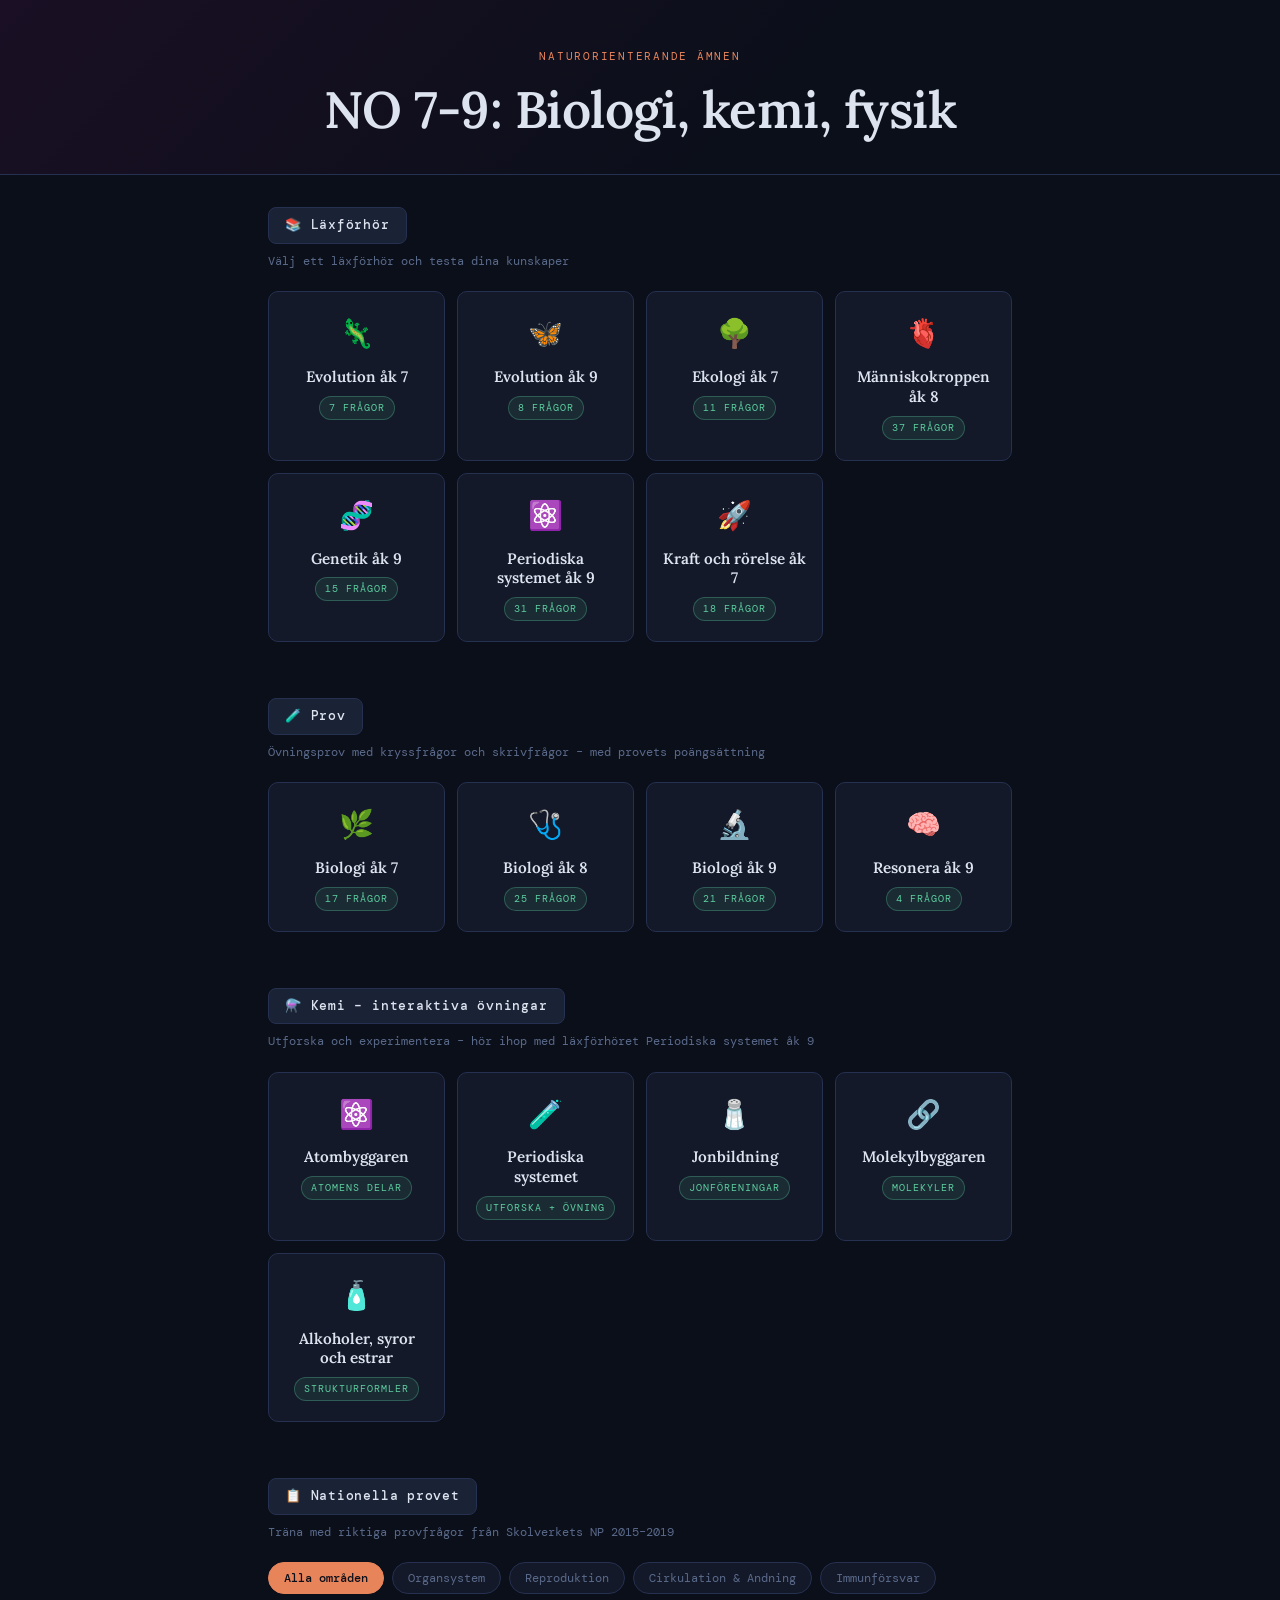
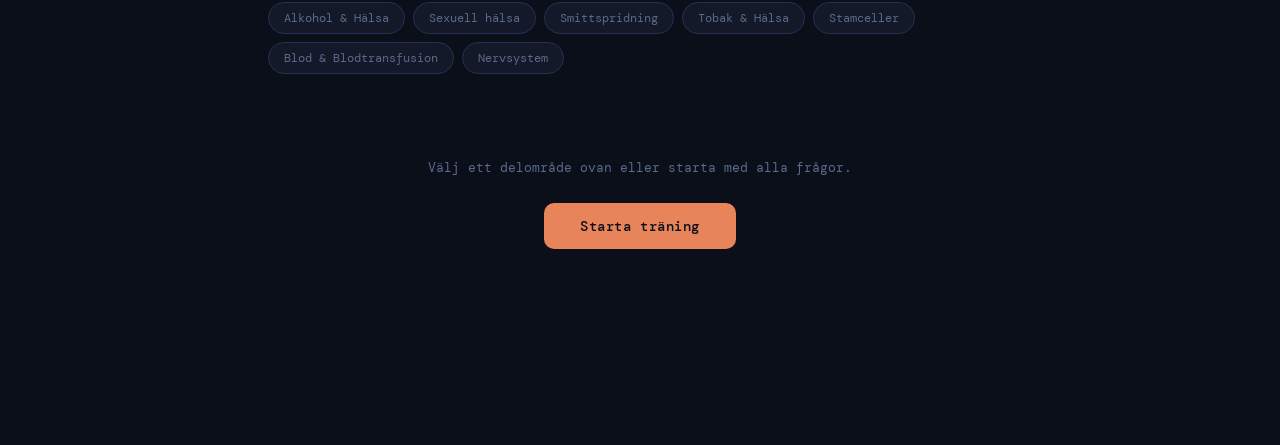
==== index.html @ e22c45cf "Lägg till prov Resonera åk 9 (4 resonemangsfrågor) Co-Authored-By: Claude Sonnet 5.5 <noreply@anthro" ====
<!DOCTYPE html>
<html lang="sv">
<head>
<meta charset="UTF-8">
<meta name="viewport" content="width=device-width, initial-scale=1.0">
<title>NO 7-9: Biologi, kemi, fysik</title>
<link rel="preconnect" href="https://fonts.googleapis.com">
<link href="https://fonts.googleapis.com/css2?family=DM+Mono:wght@400;500&family=Lora:ital,wght@0,600;1,400&display=swap" rel="stylesheet">
<link rel="stylesheet" href="src/style.css">
</head>
<body>

<header class="site-header">
  <div class="header-inner">
    <div class="header-label">Naturorienterande ämnen</div>
    <h1 class="site-title">NO 7-9: Biologi, kemi, fysik</h1>
  </div>
</header>

<main>

  <!-- Delad quiz-panel för läxförhör (aktiveras när frågor finns) -->
  <div id="lax-panel" style="display:none;margin-bottom:32px">
    <div class="scorebar" style="margin-top:20px">
      <div class="score-info">
        <span>Fråga <strong id="lax-q-num">0</strong></span>
        <span>Rätt: <strong id="lax-score">0</strong><span class="muted"> / </span><strong id="lax-max">0</strong></span>
      </div>
      <div class="pips" id="lax-pips"></div>
      <button class="btn-ghost" onclick="closeLax()">✕ Stäng</button>
    </div>
    <div class="q-card" id="lax-q-card">
      <div class="q-meta">
        <span class="q-type-tag" id="lax-type-tag"></span>
        <span class="q-area-tag" id="lax-area-tag"></span>
      </div>
      <div class="q-text" id="lax-q-text"></div>
      <div id="lax-q-body"></div>
      <div class="feedback-box" id="lax-feedback" style="display:none"></div>
      <div class="q-actions" id="lax-actions"></div>
    </div>
  </div>

  <!-- ── LÄXFÖRHÖR ──────────────────────────────────── -->
  <section class="section-block" id="section-laxforhör">
    <div class="section-header">
      <div class="section-label-tag">📚 Läxförhör</div>
      <p class="section-desc">Välj ett läxförhör och testa dina kunskaper</p>
    </div>

    <div class="lax-grid">
      <div class="lax-card" data-topic="evolution7">
        <div class="lax-icon">🦎</div>
        <div class="lax-name">Evolution åk 7</div>
        <div class="lax-status">Kommer snart</div>
      </div>
      <div class="lax-card" data-topic="evolution" data-ordered="true">
        <div class="lax-icon">🦋</div>
        <div class="lax-name">Evolution åk 9</div>
        <div class="lax-status">Kommer snart</div>
      </div>
      <div class="lax-card" data-topic="ekologi7">
        <div class="lax-icon">🌳</div>
        <div class="lax-name">Ekologi åk 7</div>
        <div class="lax-status">Kommer snart</div>
      </div>
      <div class="lax-card" data-topic="manniska8">
        <div class="lax-icon">🫀</div>
        <div class="lax-name">Människokroppen åk 8</div>
        <div class="lax-status">Kommer snart</div>
      </div>
      <div class="lax-card" data-topic="genetik">
        <div class="lax-icon">🧬</div>
        <div class="lax-name">Genetik åk 9</div>
        <div class="lax-status">Kommer snart</div>
      </div>
      <div class="lax-card" data-topic="periodiska9">
        <div class="lax-icon">⚛️</div>
        <div class="lax-name">Periodiska systemet åk 9</div>
        <div class="lax-status">Kommer snart</div>
      </div>
      <div class="lax-card" data-topic="kraft7">
        <div class="lax-icon">🚀</div>
        <div class="lax-name">Kraft och rörelse åk 7</div>
        <div class="lax-status">Kommer snart</div>
      </div>
    </div>
  </section>

  <!-- ── PROV ──────────────────────────────────────── -->
  <!-- Kemi och fysik läggs till här senare som egna kort i samma rutnät -->
  <section class="section-block" id="section-prov">
    <div class="section-header">
      <div class="section-label-tag">🧪 Prov</div>
      <p class="section-desc">Övningsprov med kryssfrågor och skrivfrågor – med provets poängsättning</p>
    </div>

    <div class="lax-grid">
      <div class="lax-card" data-topic="biologi7">
        <div class="lax-icon">🌿</div>
        <div class="lax-name">Biologi åk 7</div>
        <div class="lax-status">Kommer snart</div>
      </div>
      <div class="lax-card" data-topic="biologi8">
        <div class="lax-icon">🩺</div>
        <div class="lax-name">Biologi åk 8</div>
        <div class="lax-status">Kommer snart</div>
      </div>
      <div class="lax-card" data-topic="biologi9">
        <div class="lax-icon">🔬</div>
        <div class="lax-name">Biologi åk 9</div>
        <div class="lax-status">Kommer snart</div>
      </div>
      <div class="lax-card" data-topic="resonera9" data-ordered="true">
        <div class="lax-icon">🧠</div>
        <div class="lax-name">Resonera åk 9</div>
        <div class="lax-status">Kommer snart</div>
      </div>
    </div>
  </section>

  <!-- ── KEMI: INTERAKTIVA ÖVNINGAR ─────────────────── -->
  <section class="section-block" id="section-kemiappar">
    <div class="section-header">
      <div class="section-label-tag">⚗️ Kemi – interaktiva övningar</div>
      <p class="section-desc">Utforska och experimentera – hör ihop med läxförhöret Periodiska systemet åk 9</p>
    </div>

    <div class="lax-grid">
      <div class="lax-card ready app-card" data-app="apps/atombyggare.html" data-title="Atombyggaren">
        <div class="lax-icon">⚛️</div>
        <div class="lax-name">Atombyggaren</div>
        <div class="lax-status">Atomens delar</div>
      </div>
      <div class="lax-card ready app-card" data-app="apps/periodiska.html" data-title="Periodiska systemet">
        <div class="lax-icon">🧪</div>
        <div class="lax-name">Periodiska systemet</div>
        <div class="lax-status">Utforska + övning</div>
      </div>
      <div class="lax-card ready app-card" data-app="apps/jonbildning.html" data-title="Jonbildning">
        <div class="lax-icon">🧂</div>
        <div class="lax-name">Jonbildning</div>
        <div class="lax-status">Jonföreningar</div>
      </div>
      <div class="lax-card ready app-card" data-app="apps/molekyl.html" data-title="Molekylbyggaren">
        <div class="lax-icon">🔗</div>
        <div class="lax-name">Molekylbyggaren</div>
        <div class="lax-status">Molekyler</div>
      </div>
      <div class="lax-card ready app-card" data-app="apps/organisk.html" data-title="Alkoholer, syror och estrar">
        <div class="lax-icon">🧴</div>
        <div class="lax-name">Alkoholer, syror och estrar</div>
        <div class="lax-status">Strukturformler</div>
      </div>
    </div>

    <div id="app-panel" style="display:none">
      <div class="scorebar" style="margin-top:20px">
        <div class="score-info"><span id="app-title"></span></div>
        <div class="pips"></div>
        <button class="btn-ghost" id="app-close">✕ Stäng</button>
      </div>
      <iframe id="app-frame" title="Interaktiv övning" style="width:100%;height:760px;border:1px solid var(--border);border-radius:10px;background:#0b0f1a"></iframe>
    </div>
  </section>

  <!-- ── NATIONELLA PROVET ─────────────────────────── -->
  <section class="section-block" id="section-np">
    <div class="section-header">
      <div class="section-label-tag">📋 Nationella provet</div>
      <p class="section-desc">Träna med riktiga provfrågor från Skolverkets NP 2015–2019</p>
    </div>

    <nav class="area-tabs" id="area-tabs"></nav>

    <div class="scorebar" id="scorebar" style="display:none">
      <div class="score-info">
        <span>Fråga <strong id="q-num">0</strong></span>
        <span>Poäng: <strong id="q-score">0</strong><span class="muted"> / </span><strong id="q-max">0</strong></span>
      </div>
      <div class="pips" id="pips"></div>
      <button class="btn-ghost" id="restart-btn">↺ Börja om</button>
    </div>

    <div class="q-card" id="q-card" style="display:none">
      <div class="q-meta">
        <span class="q-type-tag" id="q-type-tag"></span>
        <span class="q-source" id="q-source"></span>
        <span class="q-area-tag" id="q-area-tag"></span>
      </div>

      <div class="q-image-wrap" id="q-image-wrap" style="display:none">
        <img id="q-image" src="" alt="Provbild">
      </div>

      <div class="q-text" id="q-text"></div>
      <div id="q-body"></div>

      <div class="hint-box" id="hint-box" style="display:none">
        <span class="hint-label">💡 Tips</span>
        <p id="hint-text"></p>
      </div>

      <div class="feedback-box" id="feedback-box" style="display:none"></div>

      <div class="chat-section" id="chat-section" style="display:none">
        <div class="chat-label">Ställ en följdfråga</div>
        <div class="chat-log" id="chat-log"></div>
        <div class="chat-row">
          <textarea id="chat-input" placeholder="Skriv din fråga…" rows="2"></textarea>
          <button class="btn-send" id="chat-send">Skicka</button>
        </div>
      </div>

      <div class="q-actions" id="q-actions"></div>
    </div>

    <div class="start-screen" id="start-screen">
      <p class="start-hint">Välj ett delområde ovan eller starta med alla frågor.</p>
      <button class="btn-start" id="start-btn">Starta träning</button>
    </div>

    <div class="loading-overlay" id="loading" style="display:none">
      <div class="spinner"></div>
      <span id="loading-text">Laddar…</span>
    </div>
  </section>

</main>

<!-- Data (inlined so no fetch needed) -->
<script src="src/questions-data.js"></script>
<script src="src/facit-data.js"></script>
<script src="src/lax-data.js"></script>
<!-- Modules -->
<script src="src/config.js"></script>
<script src="src/questions.js"></script>
<script src="src/facit.js"></script>
<script src="src/api.js"></script>
<script src="src/app.js"></script>
<script src="src/lax.js"></script>
<script src="src/apps.js"></script>
</body>
</html>
---- src/style.css ----
/* ── Tokens ─────────────────────────────────────────── */
:root {
  --bg:       #0b0f1a;
  --surface:  #131929;
  --surface2: #1a2235;
  --border:   #263050;
  --text:     #dde4f0;
  --muted:    #5a6a8a;
  --accent:   #e8845a;   /* warm coral — body/anatomy feel */
  --green:    #5ecfa0;
  --red:      #e85a5a;
  --blue:     #5ab0e8;
  --radius:   10px;
  --mono:     'DM Mono', monospace;
  --serif:    'Lora', Georgia, serif;
}

* { box-sizing: border-box; margin: 0; padding: 0; }

body {
  font-family: var(--mono);
  background: var(--bg);
  color: var(--text);
  min-height: 100vh;
  font-size: 14px;
  line-height: 1.6;
}

/* ── Header ─────────────────────────────────────────── */
.site-header {
  background: linear-gradient(135deg, #1a0f24 0%, #0b0f1a 60%);
  border-bottom: 1px solid var(--border);
  padding: 48px 24px 36px;
  text-align: center;
}

.header-label {
  font-size: 11px;
  letter-spacing: .16em;
  color: var(--accent);
  margin-bottom: 14px;
  text-transform: uppercase;
}

.site-title {
  font-family: var(--serif);
  font-size: clamp(2rem, 5vw, 3.2rem);
  font-weight: 600;
  line-height: 1.15;
  color: var(--text);
  letter-spacing: -.01em;
}

.site-title em {
  font-style: italic;
  font-weight: 400;
  color: var(--accent);
}

.site-sub {
  margin-top: 10px;
  color: var(--muted);
  font-size: 13px;
}

/* ── Main layout ─────────────────────────────────────── */
main {
  max-width: 780px;
  margin: 0 auto;
  padding: 32px 18px 80px;
}

/* ── Area tabs ───────────────────────────────────────── */
.area-tabs {
  display: flex;
  gap: 8px;
  flex-wrap: wrap;
  margin-bottom: 24px;
}

.tab {
  font-family: var(--mono);
  font-size: 12px;
  padding: 7px 15px;
  border-radius: 99px;
  border: 1px solid var(--border);
  background: var(--surface);
  color: var(--muted);
  cursor: pointer;
  transition: all .15s;
  white-space: nowrap;
}

.tab:hover { border-color: var(--accent); color: var(--accent); }
.tab.active {
  background: var(--accent);
  border-color: var(--accent);
  color: #0b0f1a;
  font-weight: 500;
}

/* ── Score bar ───────────────────────────────────────── */
.scorebar {
  display: flex;
  align-items: center;
  gap: 14px;
  padding: 11px 16px;
  background: var(--surface);
  border: 1px solid var(--border);
  border-radius: var(--radius);
  margin-bottom: 20px;
  flex-wrap: wrap;
}

.score-info { display: flex; gap: 18px; font-size: 12px; color: var(--muted); }
.score-info strong { color: var(--text); }
.muted { color: var(--muted); }

.pips {
  display: flex;
  gap: 5px;
  flex-wrap: wrap;
  flex: 1;
}

.pip {
  width: 12px; height: 12px;
  border-radius: 50%;
  background: var(--border);
  border: 0; padding: 0;
  cursor: pointer;
}
.pip:hover { transform: scale(1.25); }
.pip.active { outline: 2px solid var(--text); outline-offset: 2px; }
.pip.skip { background: var(--muted); }
.pip.hit  { background: var(--green); }
.pip.part { background: var(--accent); }
.pip.miss { background: var(--red); }

.btn-ghost {
  font-family: var(--mono);
  font-size: 11px;
  padding: 6px 12px;
  border-radius: 6px;
  border: 1px solid var(--border);
  background: transparent;
  color: var(--muted);
  cursor: pointer;
  margin-left: auto;
  transition: all .15s;
}
.btn-ghost:hover { border-color: var(--accent); color: var(--accent); }

/* ── Question card ───────────────────────────────────── */
.q-card {
  background: var(--surface);
  border: 1px solid var(--border);
  border-radius: var(--radius);
  padding: 28px;
}

.q-meta {
  display: flex;
  gap: 10px;
  flex-wrap: wrap;
  align-items: center;
  margin-bottom: 18px;
}

.q-type-tag, .q-source, .q-area-tag {
  font-size: 10px;
  letter-spacing: .12em;
  text-transform: uppercase;
  padding: 3px 9px;
  border-radius: 99px;
}

.q-type-tag {
  background: rgba(232,132,90,.12);
  color: var(--accent);
  border: 1px solid rgba(232,132,90,.3);
}

.q-source {
  background: var(--surface2);
  color: var(--muted);
  border: 1px solid var(--border);
}

.q-area-tag {
  background: rgba(94,207,160,.1);
  color: var(--green);
  border: 1px solid rgba(94,207,160,.25);
}

.q-image-wrap {
  margin-bottom: 18px;
  border-radius: 8px;
  overflow: hidden;
  border: 1px solid var(--border);
}

.q-image-wrap img {
  width: 100%;
  max-height: 280px;
  object-fit: contain;
  background: #fff;
  display: block;
}

.q-text {
  font-family: var(--serif);
  font-size: 1.05rem;
  line-height: 1.7;
  margin-bottom: 22px;
  color: var(--text);
}

/* ── MC options ──────────────────────────────────────── */
.opts-list { display: grid; gap: 9px; margin-bottom: 16px; }

.opt-btn {
  width: 100%;
  text-align: left;
  font-family: var(--mono);
  font-size: 13px;
  padding: 13px 16px;
  background: var(--surface2);
  border: 1px solid var(--border);
  border-radius: 8px;
  color: var(--text);
  cursor: pointer;
  line-height: 1.5;
  transition: all .15s;
}

.opt-btn:hover:not(:disabled) {
  border-color: var(--blue);
  background: rgba(90,176,232,.07);
}

/* Ikryssat påstående i kryssfråga (ligger före .correct/.wrong så de vinner efter rättning) */
.opt-btn.selected {
  border-color: var(--blue);
  background: rgba(90,176,232,.12);
}

.opt-btn .opt-box { font-size: 15px; }

.opt-btn .opt-note {
  display: block;
  margin-top: 5px;
  font-size: 11px;
  opacity: .9;
}

.opt-btn.correct {
  border-color: var(--green);
  background: rgba(94,207,160,.1);
  color: var(--green);
}

.opt-btn.wrong {
  border-color: var(--red);
  background: rgba(232,90,90,.08);
  color: var(--red);
}

.opt-btn:disabled { cursor: default; }

/* ── Match question ──────────────────────────────────── */
.match-grid { display: grid; gap: 10px; margin-bottom: 18px; }

.match-row {
  display: grid;
  grid-template-columns: 1fr 24px 1fr;
  align-items: center;
  gap: 8px;
}

.match-left {
  background: var(--surface2);
  border: 1px solid var(--border);
  border-radius: 8px;
  padding: 11px 14px;
  font-size: 13px;
  line-height: 1.4;
}

.match-arrow { color: var(--muted); text-align: center; font-size: 15px; }

.match-select {
  font-family: var(--mono);
  font-size: 12px;
  padding: 10px 12px;
  background: var(--surface2);
  border: 1px solid var(--border);
  border-radius: 8px;
  color: var(--text);
  cursor: pointer;
  width: 100%;
  appearance: none;
}

.match-select:focus { outline: none; border-color: var(--blue); }
.match-select.correct { border-color: var(--green); background: rgba(94,207,160,.1); color: var(--green); }
.match-select.wrong   { border-color: var(--red);   background: rgba(232,90,90,.08); color: var(--red); }
.match-select:disabled { cursor: default; }

@media (max-width: 500px) {
  .match-row { grid-template-columns: 1fr; }
  .match-arrow { display: none; }
}

/* ── Open question ───────────────────────────────────── */
.open-textarea {
  width: 100%;
  background: var(--surface2);
  border: 1px solid var(--border);
  border-radius: 8px;
  color: var(--text);
  font-family: var(--mono);
  font-size: 13px;
  padding: 13px 16px;
  resize: vertical;
  min-height: 100px;
  line-height: 1.6;
  margin-bottom: 14px;
  outline: none;
}

.open-textarea:focus { border-color: var(--blue); }

/* ── Explanation ─────────────────────────────────────── */
.expl-box {
  font-size: 12px;
  color: #8aa0c8;
  line-height: 1.6;
  padding: 12px 16px;
  background: rgba(90,176,232,.06);
  border-left: 3px solid var(--blue);
  border-radius: 0 6px 6px 0;
  margin-top: 12px;
}

/* ── Hint ────────────────────────────────────────────── */
.hint-box {
  padding: 14px 18px;
  background: rgba(90,176,232,.07);
  border: 1px solid rgba(90,176,232,.2);
  border-radius: 8px;
  margin-top: 12px;
  font-size: 13px;
  line-height: 1.6;
  color: var(--blue);
}

.hint-label {
  font-size: 10px;
  letter-spacing: .12em;
  text-transform: uppercase;
  opacity: .7;
  display: block;
  margin-bottom: 6px;
}

/* ── Feedback ────────────────────────────────────────── */
.feedback-box {
  padding: 16px 18px;
  border-radius: 8px;
  font-size: 13px;
  line-height: 1.65;
  margin-top: 14px;
}

.feedback-box.good   { background: rgba(94,207,160,.1);  border: 1px solid rgba(94,207,160,.3);  color: var(--green); }
.feedback-box.part   { background: rgba(232,132,90,.1);  border: 1px solid rgba(232,132,90,.3);  color: var(--accent); }
.feedback-box.poor   { background: rgba(232,90,90,.09);  border: 1px solid rgba(232,90,90,.3);   color: var(--red); }
.feedback-box.skip   { background: var(--surface2);       border: 1px solid var(--border);        color: var(--muted); }

.grade-badge {
  display: flex;
  align-items: center;
  gap: 10px;
  font-weight: 600;
  font-size: 14px;
  margin-bottom: 10px;
}

.grade-stars { font-size: 20px; letter-spacing: 2px; }

.criteria-box {
  margin-top: 12px;
  padding: 10px 14px;
  background: rgba(255,255,255,.04);
  border-radius: 6px;
  font-size: 11px;
  color: var(--muted);
  line-height: 1.7;
}

.criteria-box strong { color: var(--text); }

/* ── Chat ────────────────────────────────────────────── */
.chat-section {
  margin-top: 20px;
  border-top: 1px solid var(--border);
  padding-top: 18px;
}

.chat-label {
  font-size: 10px;
  letter-spacing: .14em;
  text-transform: uppercase;
  color: var(--muted);
  margin-bottom: 12px;
}

.chat-log {
  display: flex;
  flex-direction: column;
  gap: 10px;
  margin-bottom: 12px;
}

.chat-msg {
  padding: 10px 14px;
  border-radius: 8px;
  font-size: 13px;
  line-height: 1.6;
  max-width: 88%;
}

.chat-msg.student {
  background: var(--surface2);
  border: 1px solid var(--border);
  align-self: flex-end;
}

.chat-msg.teacher {
  background: rgba(90,176,232,.08);
  border: 1px solid rgba(90,176,232,.2);
  color: #93c5fd;
  align-self: flex-start;
}

.chat-row { display: flex; gap: 8px; align-items: flex-end; }

.chat-row textarea {
  flex: 1;
  font-family: var(--mono);
  font-size: 13px;
  padding: 10px 14px;
  background: var(--surface2);
  border: 1px solid var(--border);
  border-radius: 8px;
  color: var(--text);
  resize: none;
  outline: none;
}

.chat-row textarea:focus { border-color: var(--blue); }

.btn-send {
  font-family: var(--mono);
  font-size: 12px;
  padding: 10px 16px;
  background: var(--blue);
  border: none;
  border-radius: 8px;
  color: #0b0f1a;
  cursor: pointer;
  font-weight: 500;
  white-space: nowrap;
}

.btn-send:disabled { opacity: .5; cursor: not-allowed; }

/* ── Actions row ─────────────────────────────────────── */
.q-actions {
  display: flex;
  gap: 8px;
  flex-wrap: wrap;
  margin-top: 16px;
}

.btn-primary {
  font-family: var(--mono);
  font-size: 12px;
  padding: 10px 20px;
  background: var(--accent);
  border: none;
  border-radius: 8px;
  color: #0b0f1a;
  cursor: pointer;
  font-weight: 500;
  transition: background .15s;
}

.btn-primary:hover { background: #f0a080; }
.btn-primary:disabled { opacity: .45; cursor: not-allowed; }

.btn-secondary {
  font-family: var(--mono);
  font-size: 12px;
  padding: 10px 16px;
  background: var(--surface2);
  border: 1px solid var(--border);
  border-radius: 8px;
  color: var(--muted);
  cursor: pointer;
  transition: all .15s;
}

.btn-secondary:hover { border-color: var(--accent); color: var(--accent); }

.btn-skip {
  font-family: var(--mono);
  font-size: 12px;
  padding: 10px 14px;
  background: transparent;
  border: 1px solid var(--border);
  border-radius: 8px;
  color: var(--muted);
  cursor: pointer;
  margin-left: auto;
  transition: all .15s;
}

.btn-skip:hover { color: var(--text); border-color: var(--muted); }

/* ── Start screen ────────────────────────────────────── */
.start-screen {
  text-align: center;
  padding: 60px 20px;
}

.start-hint {
  color: var(--muted);
  font-size: 13px;
  margin-bottom: 24px;
}

.btn-start {
  font-family: var(--mono);
  font-size: 14px;
  padding: 14px 36px;
  background: var(--accent);
  border: none;
  border-radius: var(--radius);
  color: #0b0f1a;
  cursor: pointer;
  font-weight: 500;
  letter-spacing: .04em;
  transition: background .15s;
}

.btn-start:hover { background: #f0a080; }

/* ── Loading ─────────────────────────────────────────── */
.loading-overlay {
  display: flex;
  align-items: center;
  gap: 12px;
  padding: 40px 0;
  color: var(--muted);
  font-size: 13px;
}

.spinner {
  width: 18px; height: 18px;
  border: 2px solid var(--border);
  border-top-color: var(--accent);
  border-radius: 50%;
  animation: spin .8s linear infinite;
  flex-shrink: 0;
}

@keyframes spin { to { transform: rotate(360deg); } }

/* ── Responsive ──────────────────────────────────────── */
@media (max-width: 600px) {
  .q-card { padding: 20px 16px; }
  .site-header { padding: 36px 16px 28px; }
  .q-actions { flex-direction: column; }
  .btn-skip { margin-left: 0; }
}

/* ── Sections ────────────────────────────────────────── */
.section-block {
  margin-bottom: 56px;
}

.section-header {
  margin-bottom: 20px;
}

.section-label-tag {
  display: inline-block;
  font-size: 13px;
  font-weight: 500;
  letter-spacing: .06em;
  color: var(--text);
  background: var(--surface2);
  border: 1px solid var(--border);
  border-radius: 8px;
  padding: 7px 16px;
  margin-bottom: 8px;
}

.section-desc {
  font-size: 12px;
  color: var(--muted);
}

/* ── Läxförhör grid ──────────────────────────────────── */
.lax-grid {
  display: grid;
  grid-template-columns: repeat(auto-fill, minmax(160px, 1fr));
  gap: 12px;
}

.lax-card {
  background: var(--surface);
  border: 1px solid var(--border);
  border-radius: var(--radius);
  padding: 20px 16px;
  text-align: center;
  cursor: pointer;
  transition: all .18s;
  position: relative;
}

.lax-card:hover {
  border-color: var(--accent);
  background: var(--surface2);
  transform: translateY(-2px);
}

.lax-card.active {
  border-color: var(--accent);
  box-shadow: 0 0 0 1px var(--accent);
  background: var(--surface2);
}

.lax-card.ready {
  cursor: pointer;
}

.lax-card.ready .lax-status {
  color: var(--green);
  background: rgba(94,207,160,.1);
  border-color: rgba(94,207,160,.3);
}

.lax-icon { font-size: 28px; margin-bottom: 10px; }

.lax-name {
  font-family: var(--serif);
  font-size: .95rem;
  font-weight: 600;
  margin-bottom: 8px;
  line-height: 1.3;
}

.lax-status {
  display: inline-block;
  font-size: 10px;
  letter-spacing: .1em;
  text-transform: uppercase;
  padding: 3px 9px;
  border-radius: 99px;
  color: var(--muted);
  background: var(--surface2);
  border: 1px solid var(--border);
}

@media (max-width: 500px) {
  .lax-grid { grid-template-columns: repeat(2, 1fr); }
}

/* ── Fyll skalen ─────────────────────────────────────── */
.shells-wrap { display: flex; gap: 20px; flex-wrap: wrap; align-items: center; margin-top: 12px; }
.shells-svg { width: 280px; max-width: 100%; height: auto; flex: 0 0 auto; }
.shells-ctrls { flex: 1 1 200px; }
.shells-row { display: flex; align-items: center; gap: 10px; margin: 6px 0; font-size: 13px; }
.shells-row > span:first-child { width: 78px; color: var(--muted); }
.shells-row strong { min-width: 20px; text-align: center; font-size: 16px; }
.shells-btn { width: 36px; padding: 6px 0 !important; }
.shells-mark { font-size: 12px; color: var(--muted); }
.shells-total { margin-top: 10px; font-size: 12px; color: var(--muted); }

/* ── Bygg molekyl ────────────────────────────────────── */
.mol-wrap { margin-top: 12px; }
.mol-svg { touch-action: none; user-select: none; width: 100%; max-width: 460px; height: auto; display: block; background: var(--surface2); border: 1px solid var(--border); border-radius: 10px; }
.mol-hint { font-size: 12px; color: var(--muted); margin: 8px 0 10px; line-height: 1.5; }

/* ── Rita krafter ────────────────────────────────────── */
.force-svg { max-width: 640px; touch-action: none; }
.force-cols { display: grid; grid-template-columns: repeat(3, 1fr); gap: 8px; max-width: 640px; margin-top: 8px; }
.force-col { display: flex; flex-direction: column; gap: 6px; min-width: 0; }
.force-col select { width: 100%; font-size: 12px; }
.force-note { font-size: 12px; line-height: 1.4; }
.force-note.good { color: var(--green); }
.force-note.bad { color: var(--red); }
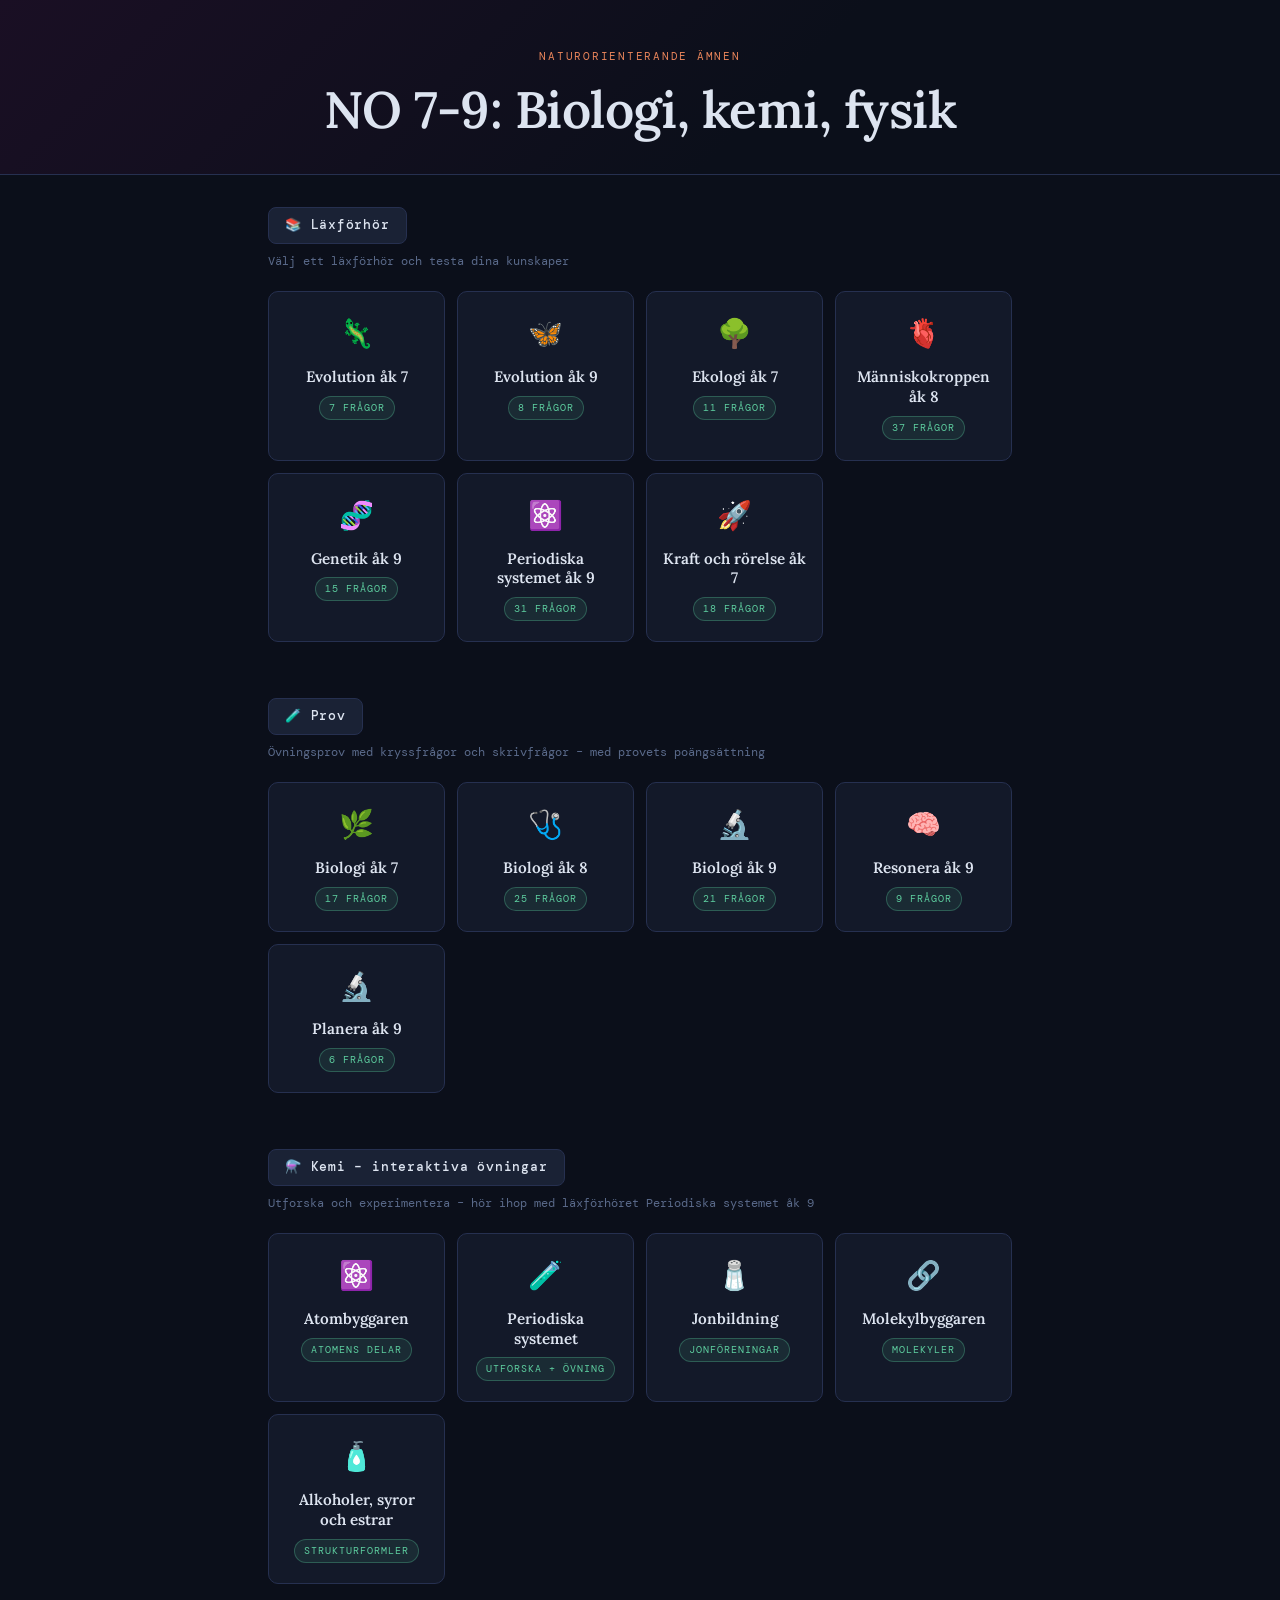
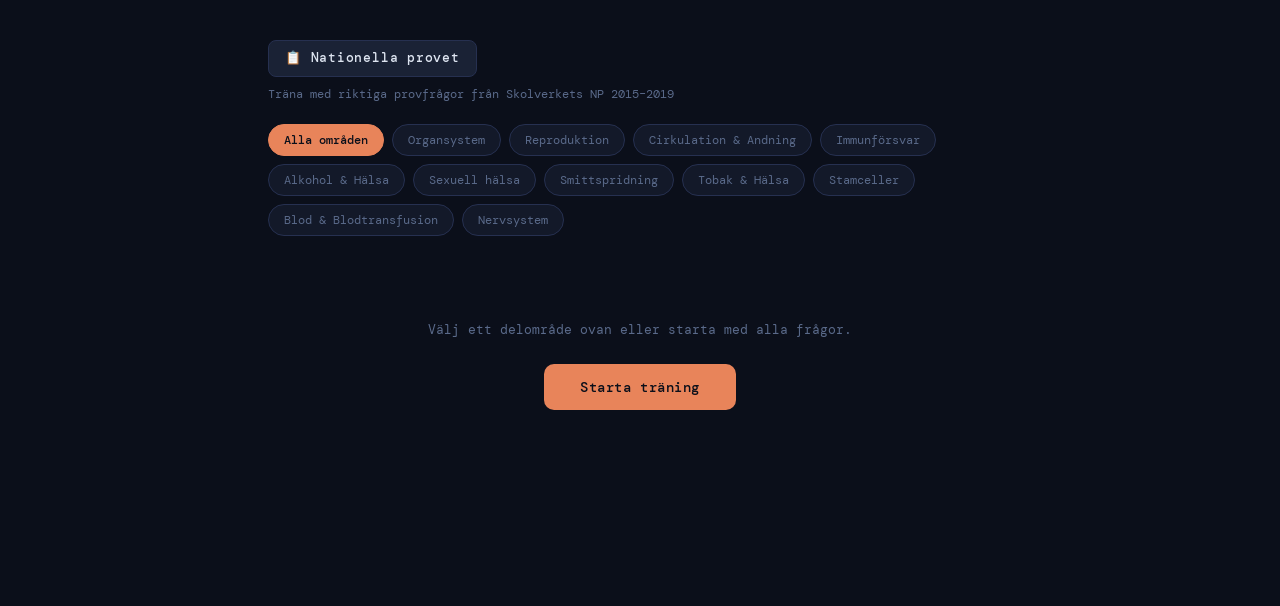
==== commit 189a94b6: "Nytt prov: Planera åk 9 (6 planeringsuppgifter med nivåer); radbrytningar i frågetext Co-Authored-By" ====
--- a/index.html
+++ b/index.html
@@ -114,6 +114,11 @@
       <div class="lax-card" data-topic="resonera9" data-ordered="true">
         <div class="lax-icon">🧠</div>
         <div class="lax-name">Resonera åk 9</div>
+        <div class="lax-status">Kommer snart</div>
+      </div>
+      <div class="lax-card" data-topic="planera9" data-ordered="true">
+        <div class="lax-icon">🔬</div>
+        <div class="lax-name">Planera åk 9</div>
         <div class="lax-status">Kommer snart</div>
       </div>
     </div>
--- a/src/style.css
+++ b/src/style.css
@@ -209,6 +209,7 @@
 }
 
 .q-text {
+  white-space: pre-line;
   font-family: var(--serif);
   font-size: 1.05rem;
   line-height: 1.7;
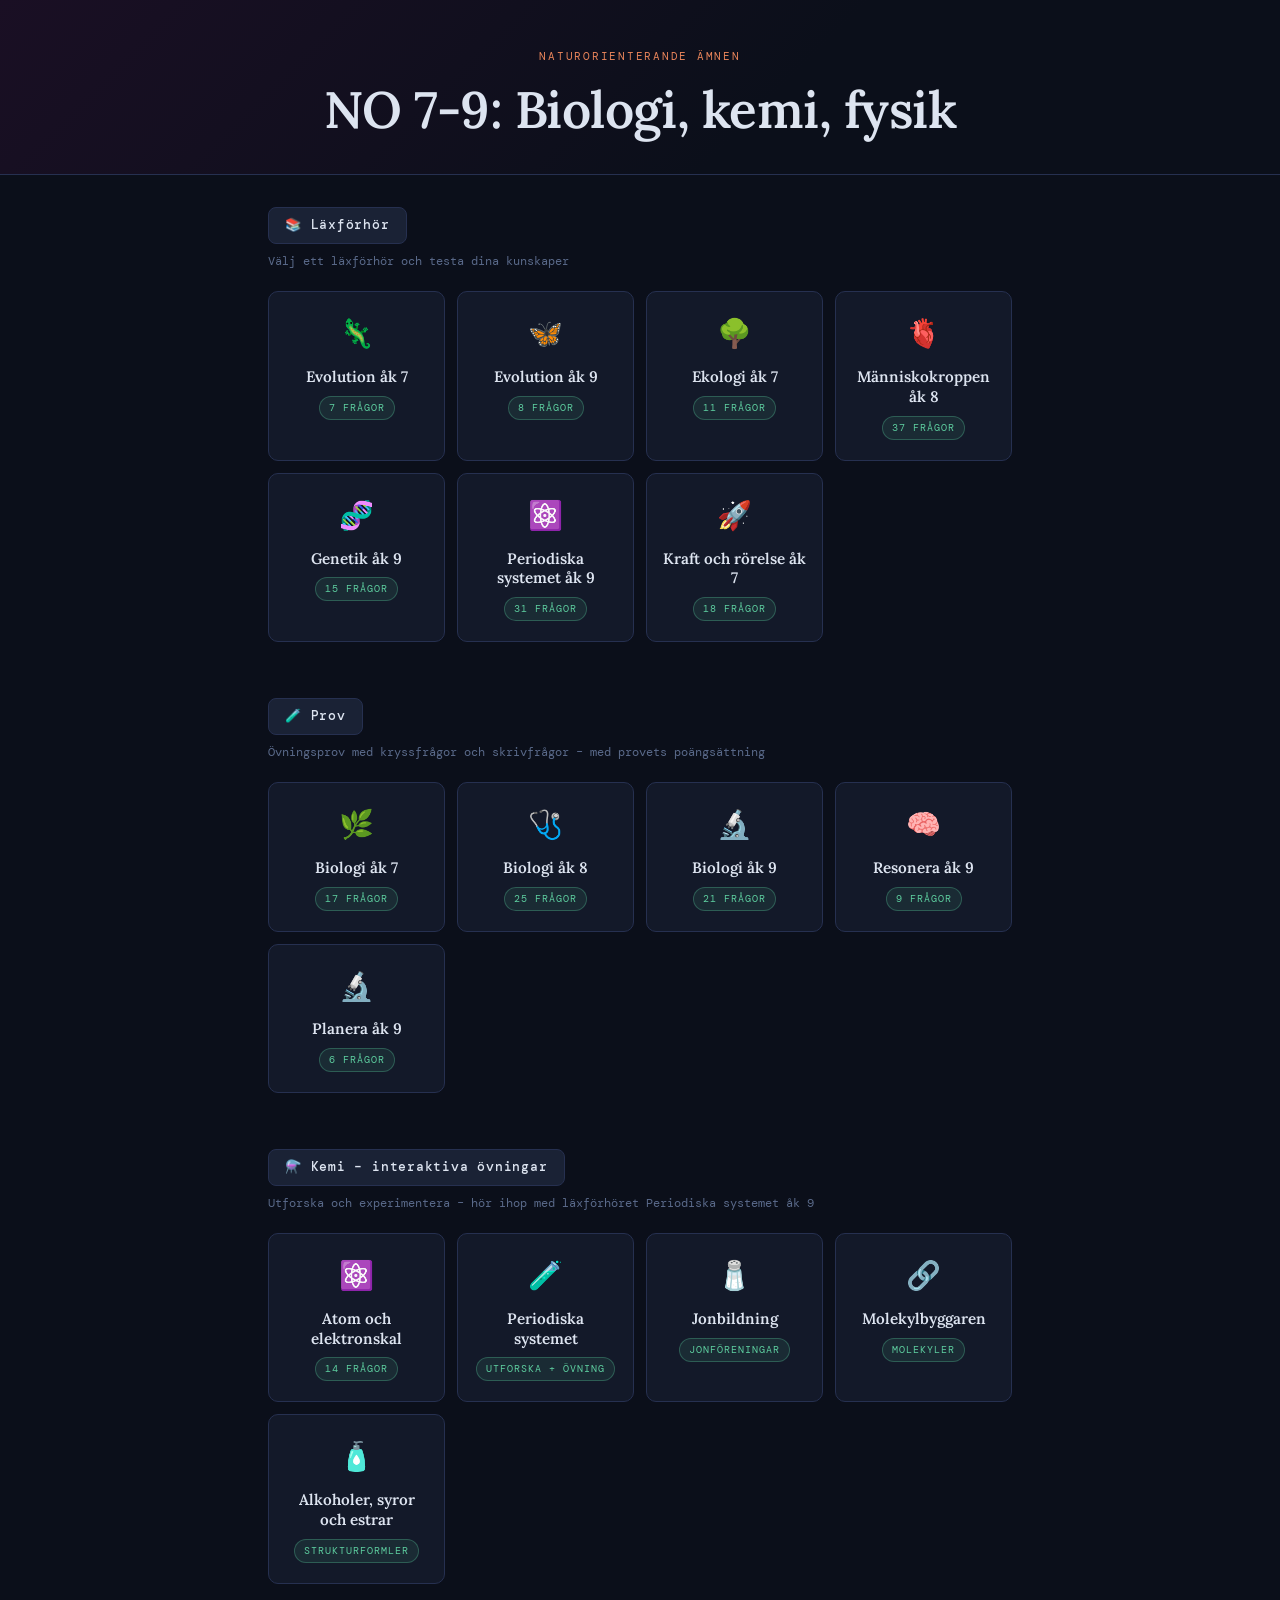
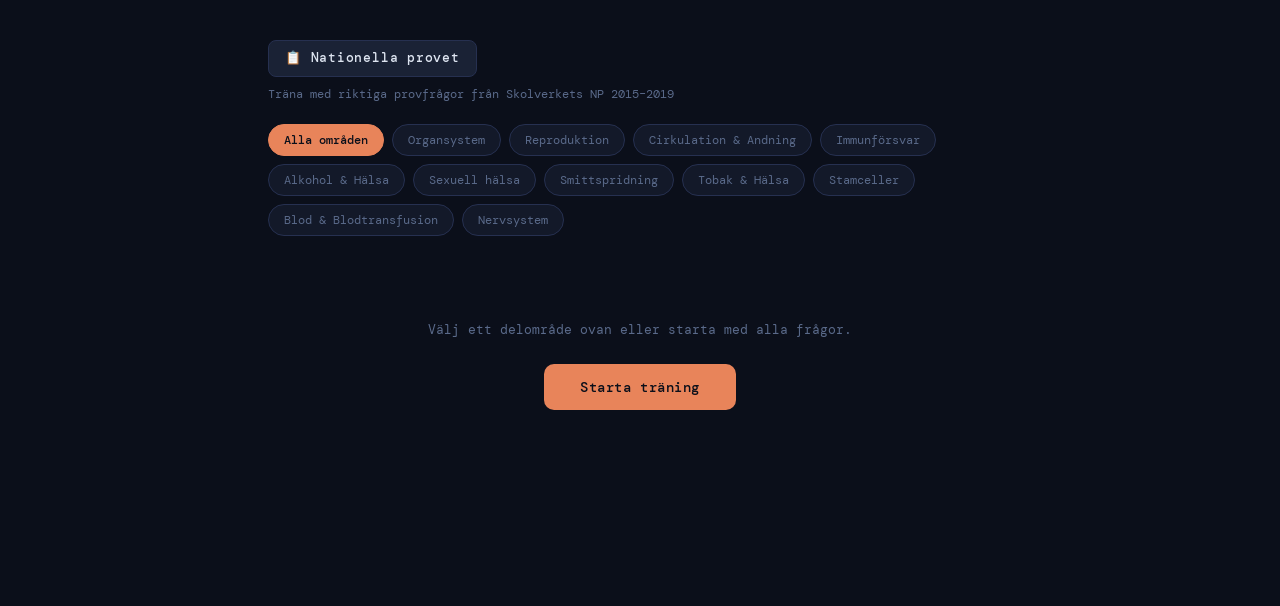
==== commit 36d0b13c: "Ersätt Atombyggaren med övningen Atom och elektronskal (14 uppgifter) Co-Authored-By: Claude Sonnet " ====
--- a/index.html
+++ b/index.html
@@ -132,10 +132,10 @@
     </div>
 
     <div class="lax-grid">
-      <div class="lax-card ready app-card" data-app="apps/atombyggare.html" data-title="Atombyggaren">
+      <div class="lax-card" data-topic="elektronskal9" data-ordered="true">
         <div class="lax-icon">⚛️</div>
-        <div class="lax-name">Atombyggaren</div>
-        <div class="lax-status">Atomens delar</div>
+        <div class="lax-name">Atom och elektronskal</div>
+        <div class="lax-status">Kommer snart</div>
       </div>
       <div class="lax-card ready app-card" data-app="apps/periodiska.html" data-title="Periodiska systemet">
         <div class="lax-icon">🧪</div>
--- a/src/style.css
+++ b/src/style.css
@@ -704,3 +704,7 @@
 .force-note { font-size: 12px; line-height: 1.4; }
 .force-note.good { color: var(--green); }
 .force-note.bad { color: var(--red); }
+
+.q-source-note { font-size: 0.8rem; color: var(--muted, #8d9bbb); margin: -6px 0 16px; }
+#lax-q-meta .q-image-wrap { margin-bottom: 12px; }
+#lax-q-meta .q-image-wrap img { max-height: 340px; }
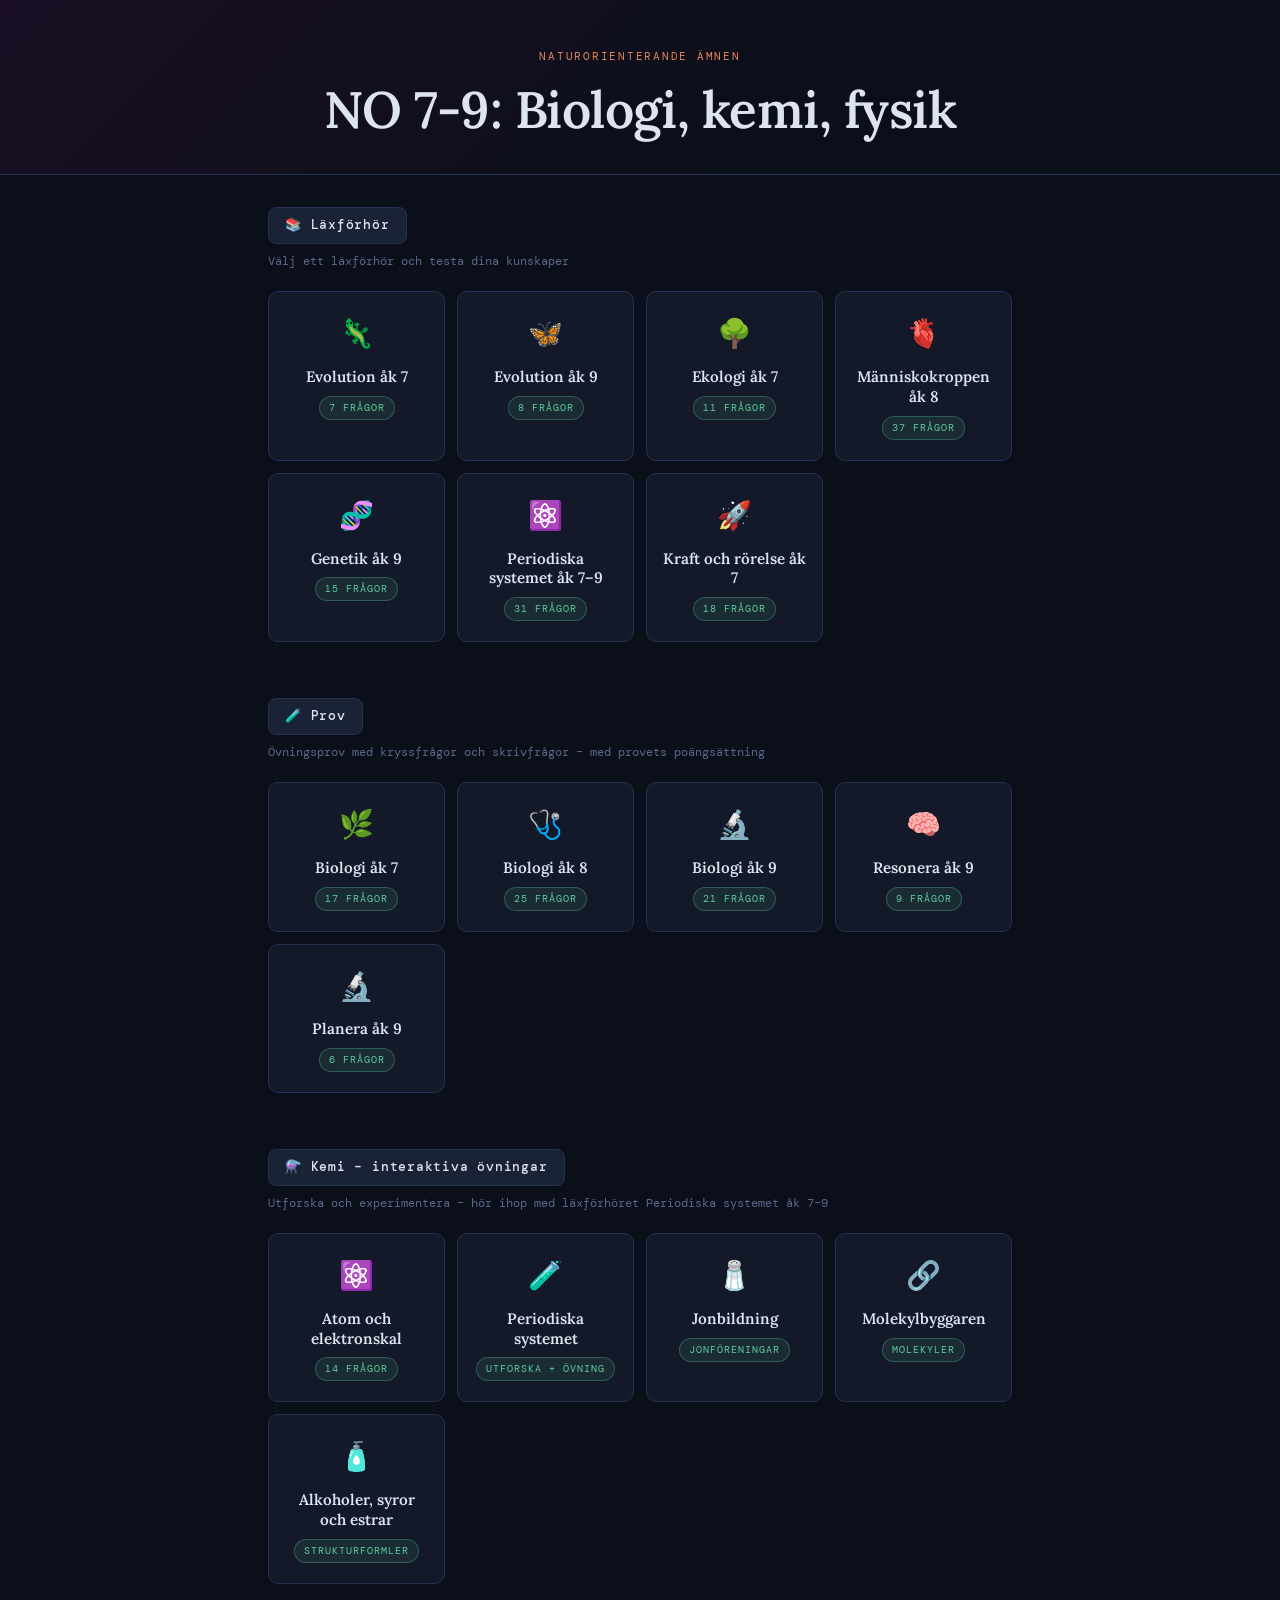
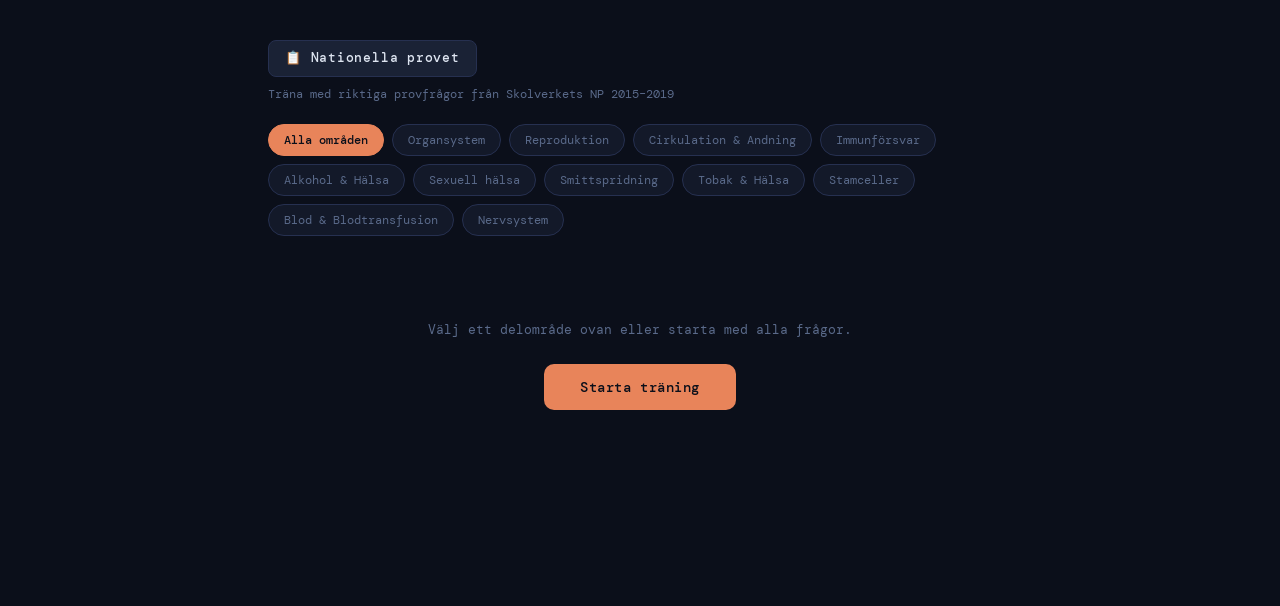
==== commit 2af6ecc5: "Döp om läxförhöret till Periodiska systemet åk 7–9 Co-Authored-By: Claude Sonnet 5.5 <noreply@anthro" ====
--- a/index.html
+++ b/index.html
@@ -6,7 +6,7 @@
 <title>NO 7-9: Biologi, kemi, fysik</title>
 <link rel="preconnect" href="https://fonts.googleapis.com">
 <link href="https://fonts.googleapis.com/css2?family=DM+Mono:wght@400;500&family=Lora:ital,wght@0,600;1,400&display=swap" rel="stylesheet">
-<link rel="stylesheet" href="src/style.css">
+<link rel="stylesheet" href="src/style.css?v=3">
 </head>
 <body>
 
@@ -19,6 +19,8 @@
 
 <main>
 
+  <aside id="lax-pt" class="pt-box" hidden aria-label="Periodiska systemet"></aside>
+
   <!-- Delad quiz-panel för läxförhör (aktiveras när frågor finns) -->
   <div id="lax-panel" style="display:none;margin-bottom:32px">
     <div class="scorebar" style="margin-top:20px">
@@ -27,6 +29,7 @@
         <span>Rätt: <strong id="lax-score">0</strong><span class="muted"> / </span><strong id="lax-max">0</strong></span>
       </div>
       <div class="pips" id="lax-pips"></div>
+      <button class="btn-ghost" id="lax-pt-btn" hidden onclick="Lax.togglePT()">🧪 Periodiska systemet</button>
       <button class="btn-ghost" onclick="closeLax()">✕ Stäng</button>
     </div>
     <div class="q-card" id="lax-q-card">
@@ -76,7 +79,7 @@
       </div>
       <div class="lax-card" data-topic="periodiska9">
         <div class="lax-icon">⚛️</div>
-        <div class="lax-name">Periodiska systemet åk 9</div>
+        <div class="lax-name">Periodiska systemet åk 7–9</div>
         <div class="lax-status">Kommer snart</div>
       </div>
       <div class="lax-card" data-topic="kraft7">
@@ -128,7 +131,7 @@
   <section class="section-block" id="section-kemiappar">
     <div class="section-header">
       <div class="section-label-tag">⚗️ Kemi – interaktiva övningar</div>
-      <p class="section-desc">Utforska och experimentera – hör ihop med läxförhöret Periodiska systemet åk 9</p>
+      <p class="section-desc">Utforska och experimentera – hör ihop med läxförhöret Periodiska systemet åk 7–9</p>
     </div>
 
     <div class="lax-grid">
@@ -243,7 +246,7 @@
 <script src="src/facit.js"></script>
 <script src="src/api.js"></script>
 <script src="src/app.js"></script>
-<script src="src/lax.js"></script>
+<script src="src/lax.js?v=3"></script>
 <script src="src/apps.js"></script>
 </body>
 </html>
--- a/src/style.css
+++ b/src/style.css
@@ -708,3 +708,33 @@
 .q-source-note { font-size: 0.8rem; color: var(--muted, #8d9bbb); margin: -6px 0 16px; }
 #lax-q-meta .q-image-wrap { margin-bottom: 12px; }
 #lax-q-meta .q-image-wrap img { max-height: 340px; }
+
+/* Periodiskt system bredvid frågan */
+.pt-box{position:fixed;z-index:50;background:var(--card,#141a2e);border:1px solid #2a3558;border-radius:12px;padding:10px;box-shadow:0 8px 30px rgba(0,0,0,.45);
+  right:16px;top:70px;width:min(620px,calc(100vw - 32px));max-height:calc(100vh - 90px);overflow:auto}
+.pt-box[hidden]{display:none}
+.pt-grid{display:grid;grid-template-columns:repeat(18,minmax(0,1fr));gap:3px}
+.pt-head{font-size:10px;color:#8d9bbb;text-align:center}
+.pt-cell{border:1.5px solid;border-radius:5px;padding:2px 1px;display:flex;flex-direction:column;align-items:center;line-height:1.1;background:rgba(255,255,255,.03);min-width:0}
+.pt-cell strong{font-size:14px}
+.pt-z{font-size:9px;align-self:flex-start;padding-left:2px;color:#8d9bbb}
+.pt-n{font-size:7px;color:#8d9bbb;max-width:100%;overflow:hidden;text-overflow:clip;white-space:nowrap}
+.pt-m{font-size:8px;color:#8d9bbb}
+.pt-note{font-size:11px;color:#8d9bbb;margin:8px 2px 0}
+@media (min-width:1250px){
+  body.pt-open main{margin-left:max(16px,calc((100vw - 1420px)/2));margin-right:auto}
+  body.pt-open .pt-box{width:600px}
+}
+@media (max-width:1249px){
+  .pt-box{top:auto;bottom:0;right:0;left:0;width:auto;border-radius:12px 12px 0 0;max-height:48vh}
+  body.pt-open{padding-bottom:50vh}
+}
+
+.pt-cell{cursor:pointer}
+.pt-zoom{position:fixed;z-index:60;width:110px;height:130px;border:3px solid;border-radius:12px;background:#141a2e;box-shadow:0 10px 30px rgba(0,0,0,.6);
+  display:flex;flex-direction:column;align-items:center;justify-content:center;pointer-events:none;line-height:1.2}
+.pt-zoom[hidden]{display:none}
+.pt-zoom strong{font-size:44px}
+.pz-z{position:absolute;top:6px;left:9px;font-size:14px;color:#c0cbe6}
+.pz-n{font-size:15px;color:#e6ecff}
+.pz-m{font-size:13px;color:#8d9bbb;margin-top:2px}
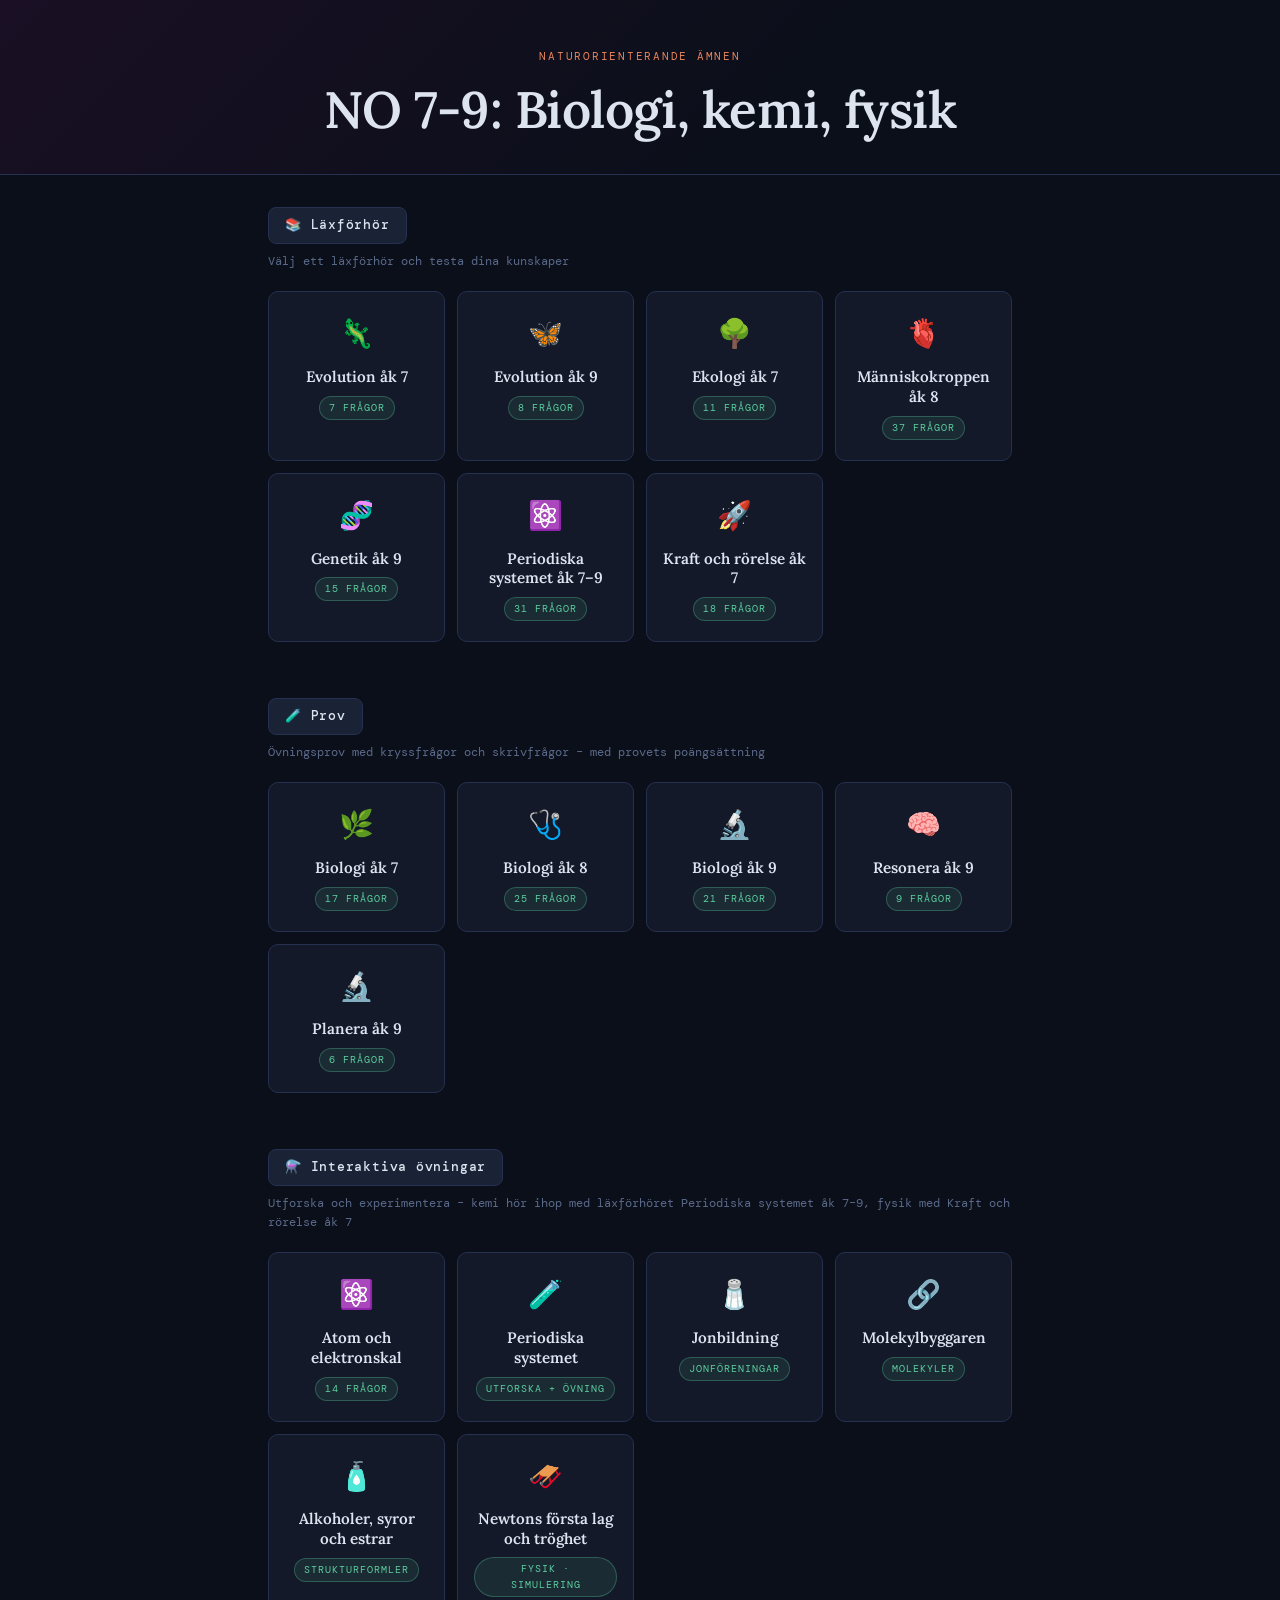
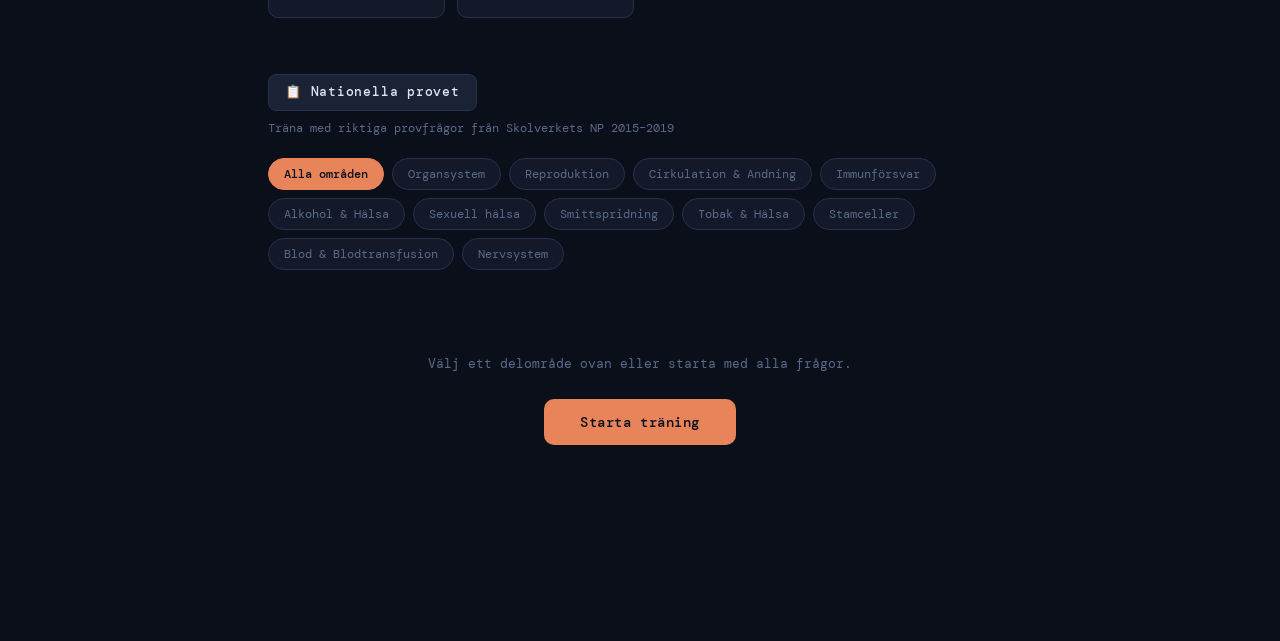
==== commit d0d59c5c: "Ny app: Newtons första lag och tröghet (3 simuleringar) Co-Authored-By: Claude Sonnet 5.5 <noreply@a" ====
--- a/index.html
+++ b/index.html
@@ -130,8 +130,8 @@
   <!-- ── KEMI: INTERAKTIVA ÖVNINGAR ─────────────────── -->
   <section class="section-block" id="section-kemiappar">
     <div class="section-header">
-      <div class="section-label-tag">⚗️ Kemi – interaktiva övningar</div>
-      <p class="section-desc">Utforska och experimentera – hör ihop med läxförhöret Periodiska systemet åk 7–9</p>
+      <div class="section-label-tag">⚗️ Interaktiva övningar</div>
+      <p class="section-desc">Utforska och experimentera – kemi hör ihop med läxförhöret Periodiska systemet åk 7–9, fysik med Kraft och rörelse åk 7</p>
     </div>
 
     <div class="lax-grid">
@@ -159,6 +159,11 @@
         <div class="lax-icon">🧴</div>
         <div class="lax-name">Alkoholer, syror och estrar</div>
         <div class="lax-status">Strukturformler</div>
+      </div>
+      <div class="lax-card ready app-card" data-app="apps/newton1.html" data-title="Newtons första lag och tröghet">
+        <div class="lax-icon">🛷</div>
+        <div class="lax-name">Newtons första lag och tröghet</div>
+        <div class="lax-status">Fysik · simulering</div>
       </div>
     </div>
 
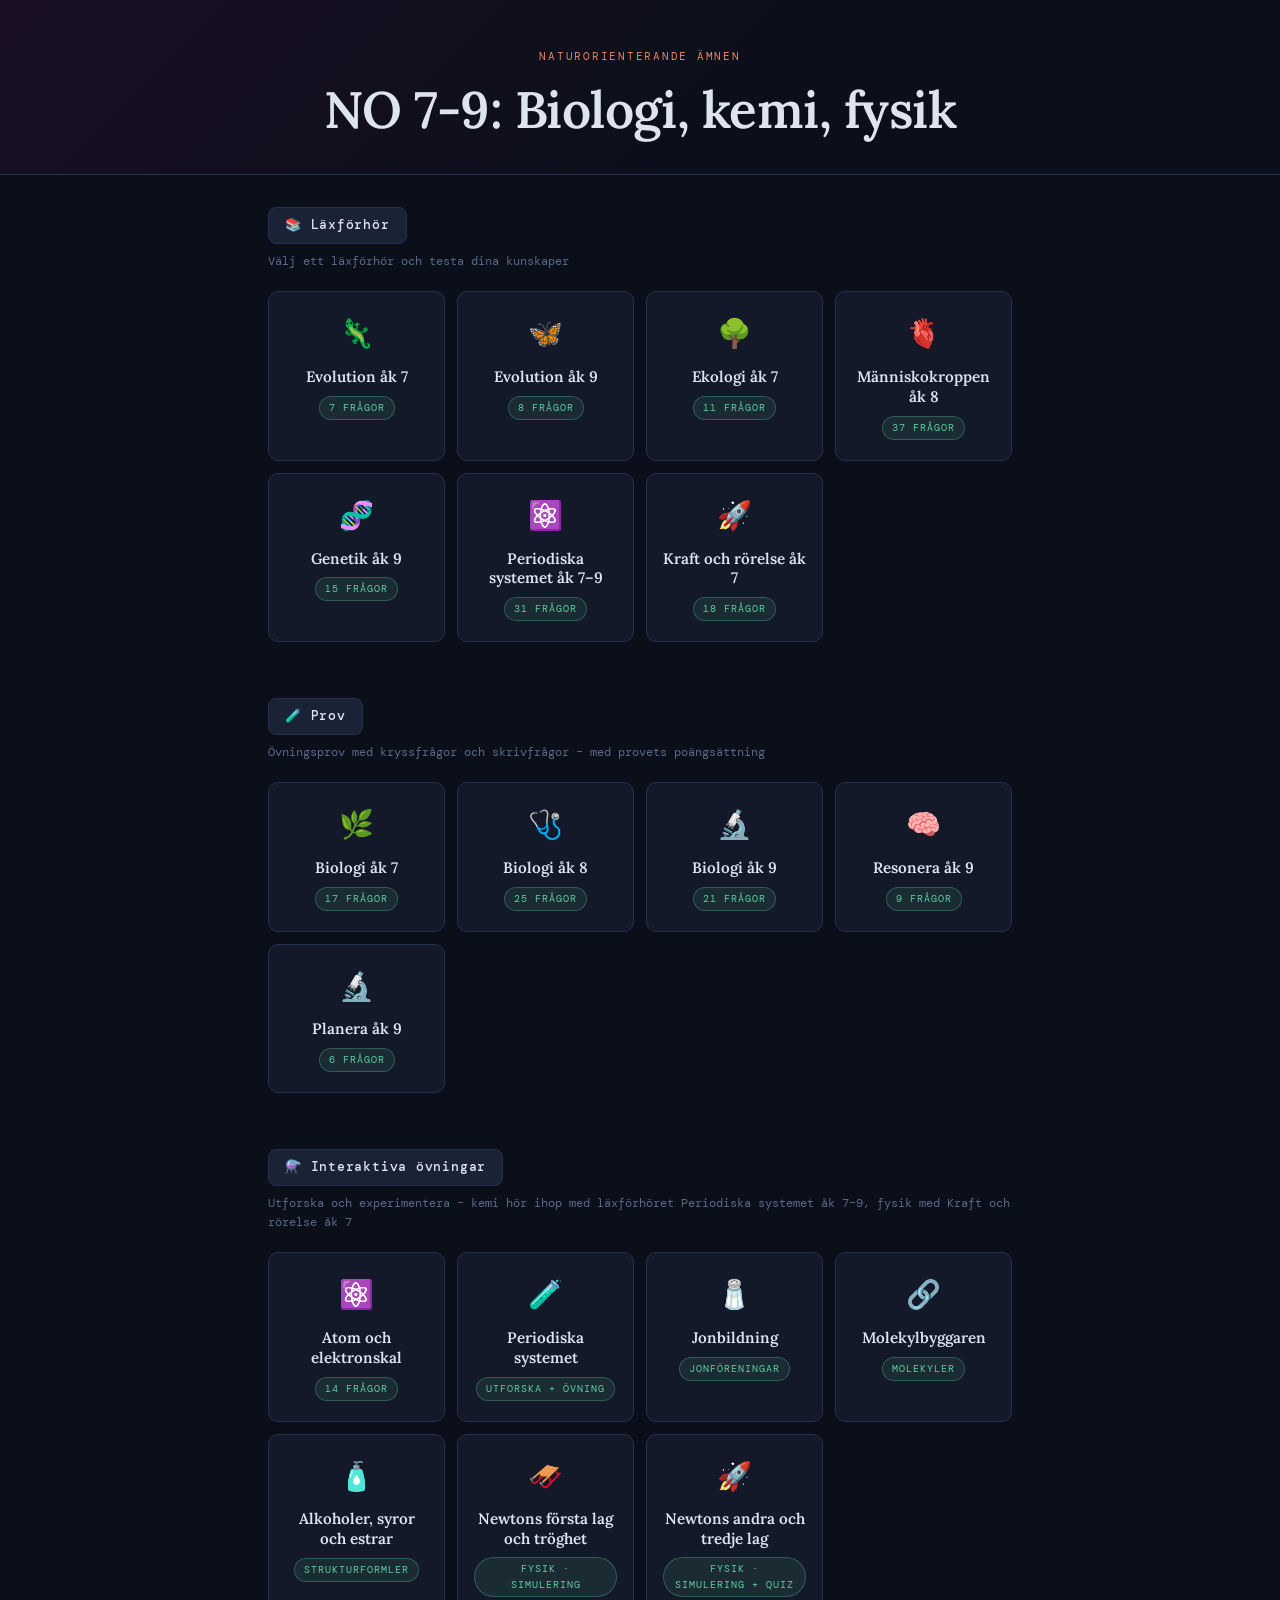
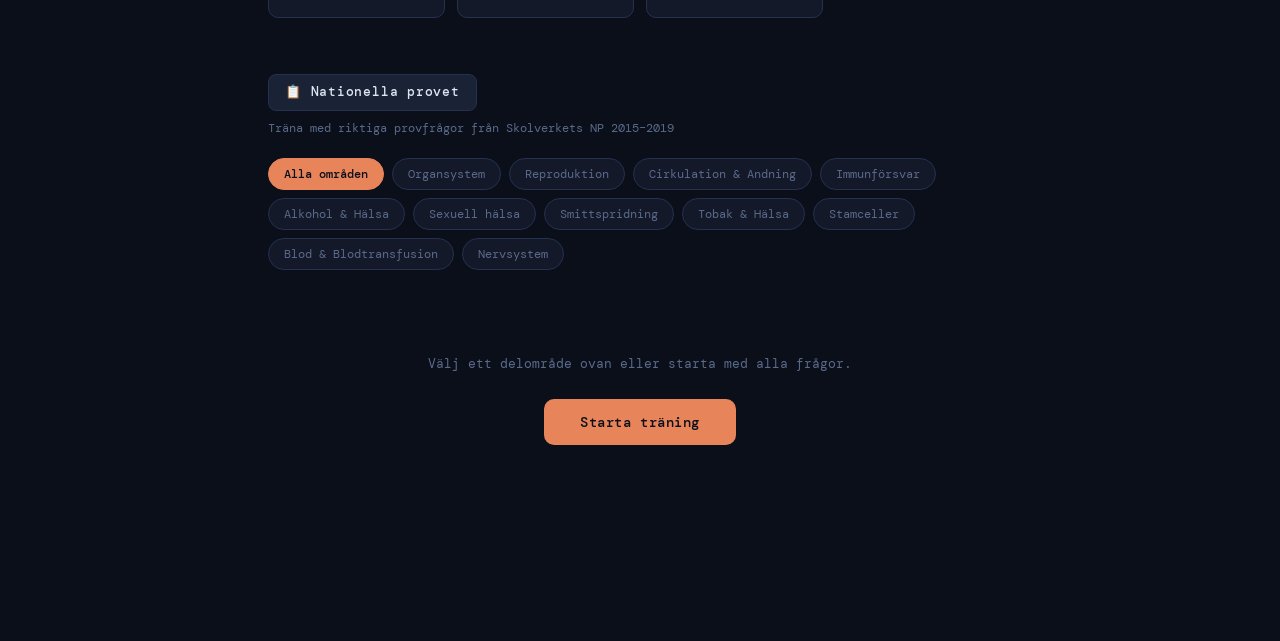
==== commit 1389e577: "Ny app: Newtons andra och tredje lag (3 simuleringar + quiz) Co-Authored-By: Claude Sonnet 5.5 <nore" ====
--- a/index.html
+++ b/index.html
@@ -164,6 +164,11 @@
         <div class="lax-icon">🛷</div>
         <div class="lax-name">Newtons första lag och tröghet</div>
         <div class="lax-status">Fysik · simulering</div>
+      </div>
+      <div class="lax-card ready app-card" data-app="apps/newton23.html" data-title="Newtons andra och tredje lag">
+        <div class="lax-icon">🚀</div>
+        <div class="lax-name">Newtons andra och tredje lag</div>
+        <div class="lax-status">Fysik · simulering + quiz</div>
       </div>
     </div>
 
